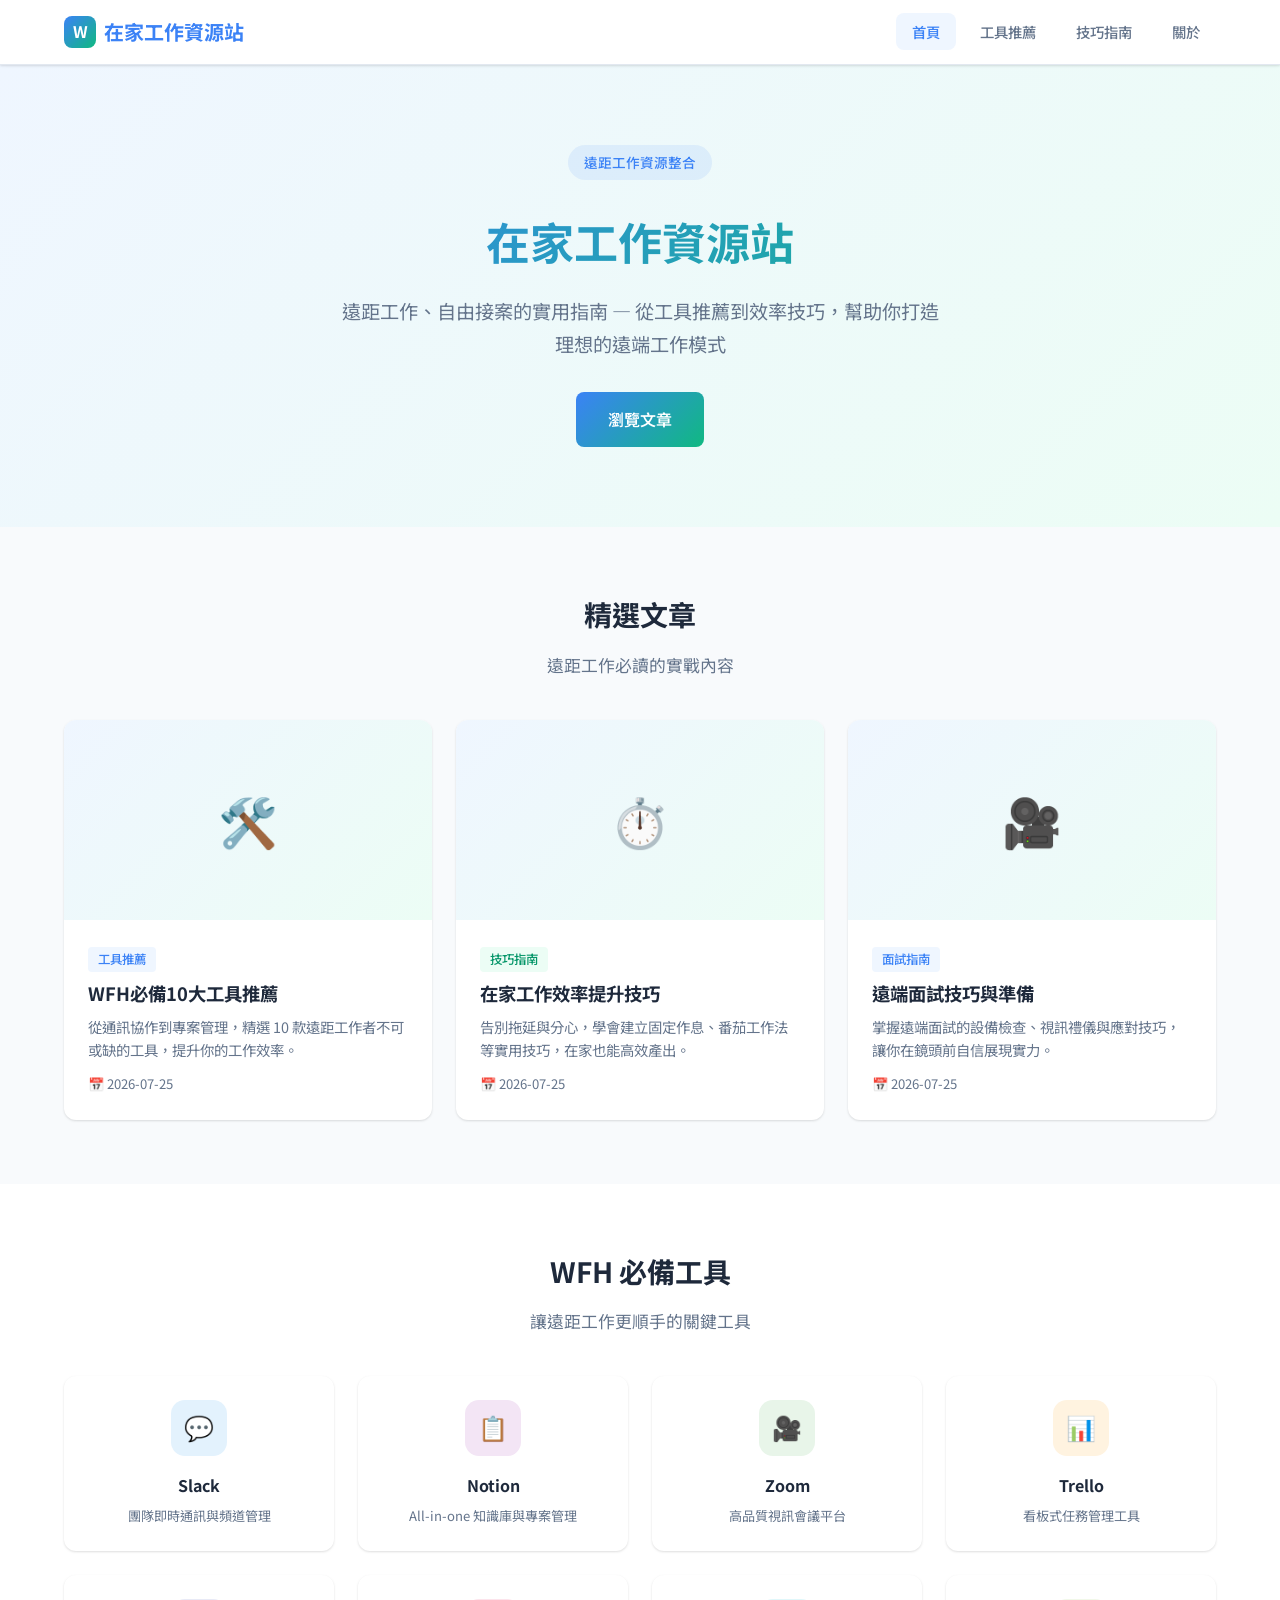
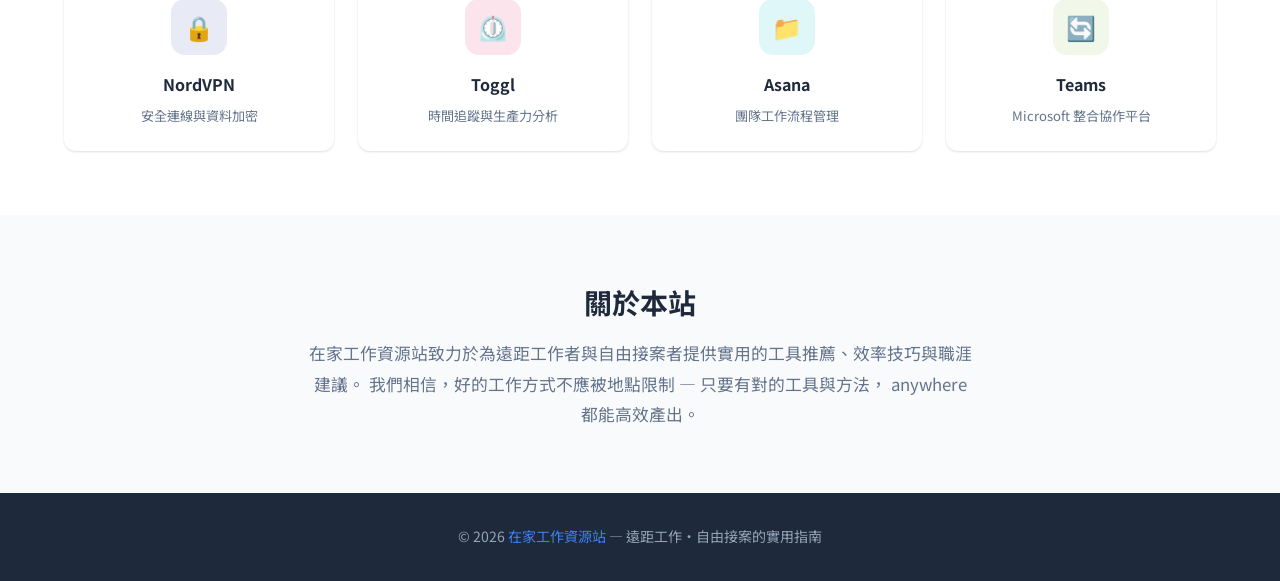
==== index.html @ 8d9d1d1c "Initial commit: WFH remote work resource site" ====
<!DOCTYPE html>
<html lang="zh-Hant">
<head>
  <meta charset="UTF-8">
  <meta name="viewport" content="width=device-width, initial-scale=1.0">
  <title>在家工作資源站 - 遠距工作、自由接案的實用指南</title>
  <meta name="description" content="提供在家工作（WFH）必備工具、效率技巧、遠端面試指南等實用資源，幫助你適應遠距工作模式。">
  <link rel="canonical" href="https://wfh.cubedhub.com/">
  <link rel="stylesheet" href="css/style.css">
</head>
<body>

  <!-- Navbar -->
  <nav class="navbar">
    <div class="container">
      <a href="index.html" class="logo">
        <span class="logo-icon">W</span>
        在家工作資源站
      </a>
      <button class="nav-toggle" aria-label="選單">☰</button>
      <ul class="nav-links">
        <li><a href="index.html">首頁</a></li>
        <li><a href="articles/wfh-tools.html">工具推薦</a></li>
        <li><a href="articles/productivity.html">技巧指南</a></li>
        <li><a href="#about">關於</a></li>
      </ul>
    </div>
  </nav>

  <!-- Hero -->
  <section class="hero">
    <div class="container">
      <span class="hero-badge">遠距工作資源整合</span>
      <h1>在家工作資源站</h1>
      <p>遠距工作、自由接案的實用指南 — 從工具推薦到效率技巧，幫助你打造理想的遠端工作模式</p>
      <a href="#articles" class="btn-primary" style="display:inline-block;background:linear-gradient(135deg,var(--blue),var(--green));color:#fff;padding:14px 32px;border-radius:8px;font-weight:600;font-size:1rem;">瀏覽文章</a>
    </div>
  </section>

  <!-- Featured Articles -->
  <section class="section" id="articles">
    <div class="container">
      <h2 class="section-title">精選文章</h2>
      <p class="section-subtitle">遠距工作必讀的實戰內容</p>
      <div class="card-grid">
        <article class="card">
          <div class="card-img">🛠️</div>
          <div class="card-body">
            <span class="card-tag">工具推薦</span>
            <h3 class="card-title"><a href="articles/wfh-tools.html">WFH必備10大工具推薦</a></h3>
            <p class="card-text">從通訊協作到專案管理，精選 10 款遠距工作者不可或缺的工具，提升你的工作效率。</p>
            <div class="card-meta">📅 2026-07-25</div>
          </div>
        </article>
        <article class="card">
          <div class="card-img">⏱️</div>
          <div class="card-body">
            <span class="card-tag green">技巧指南</span>
            <h3 class="card-title"><a href="articles/productivity.html">在家工作效率提升技巧</a></h3>
            <p class="card-text">告別拖延與分心，學會建立固定作息、番茄工作法等實用技巧，在家也能高效產出。</p>
            <div class="card-meta">📅 2026-07-25</div>
          </div>
        </article>
        <article class="card">
          <div class="card-img">🎥</div>
          <div class="card-body">
            <span class="card-tag">面試指南</span>
            <h3 class="card-title"><a href="articles/interview-tips.html">遠端面試技巧與準備</a></h3>
            <p class="card-text">掌握遠端面試的設備檢查、視訊禮儀與應對技巧，讓你在鏡頭前自信展現實力。</p>
            <div class="card-meta">📅 2026-07-25</div>
          </div>
        </article>
      </div>
    </div>
  </section>

  <!-- Tools Section -->
  <section class="section" style="background:var(--white);">
    <div class="container">
      <h2 class="section-title">WFH 必備工具</h2>
      <p class="section-subtitle">讓遠距工作更順手的關鍵工具</p>
      <div class="tools-grid">
        <div class="tool-card">
          <div class="tool-icon" style="background:#e3f2fd;color:#1976d2;">💬</div>
          <h4>Slack</h4>
          <p>團隊即時通訊與頻道管理</p>
        </div>
        <div class="tool-card">
          <div class="tool-icon" style="background:#f3e5f5;color:#7b1fa2;">📋</div>
          <h4>Notion</h4>
          <p>All-in-one 知識庫與專案管理</p>
        </div>
        <div class="tool-card">
          <div class="tool-icon" style="background:#e8f5e9;color:#388e3c;">🎥</div>
          <h4>Zoom</h4>
          <p>高品質視訊會議平台</p>
        </div>
        <div class="tool-card">
          <div class="tool-icon" style="background:#fff3e0;color:#f57c00;">📊</div>
          <h4>Trello</h4>
          <p>看板式任務管理工具</p>
        </div>
        <div class="tool-card">
          <div class="tool-icon" style="background:#e8eaf6;color:#283593;">🔒</div>
          <h4>NordVPN</h4>
          <p>安全連線與資料加密</p>
        </div>
        <div class="tool-card">
          <div class="tool-icon" style="background:#fce4ec;color:#c62828;">⏲️</div>
          <h4>Toggl</h4>
          <p>時間追蹤與生產力分析</p>
        </div>
        <div class="tool-card">
          <div class="tool-icon" style="background:#e0f7fa;color:#00838f;">📁</div>
          <h4>Asana</h4>
          <p>團隊工作流程管理</p>
        </div>
        <div class="tool-card">
          <div class="tool-icon" style="background:#f1f8e9;color:#558b2f;">🔄</div>
          <h4>Teams</h4>
          <p>Microsoft 整合協作平台</p>
        </div>
      </div>
    </div>
  </section>

  <!-- About -->
  <section class="section" id="about">
    <div class="container" style="max-width:720px;text-align:center;">
      <h2 class="section-title">關於本站</h2>
      <p style="color:var(--text-light);font-size:1.05rem;line-height:1.8;">
        在家工作資源站致力於為遠距工作者與自由接案者提供實用的工具推薦、效率技巧與職涯建議。
        我們相信，好的工作方式不應被地點限制 — 只要有對的工具與方法， anywhere 都能高效產出。
      </p>
    </div>
  </section>

  <!-- Footer -->
  <footer class="footer">
    <div class="container">
      <p>&copy; 2026 <a href="https://wfh.cubedhub.com/">在家工作資源站</a> — 遠距工作・自由接案的實用指南</p>
    </div>
  </footer>

  <!-- Back to Top -->
  <button class="back-to-top" aria-label="回到頂端">↑</button>

  <script src="js/main.js"></script>
</body>
</html>
---- css/style.css ----
@import url('https://fonts.googleapis.com/css2?family=Noto+Sans+TC:wght@300;400;500;700;900&display=swap');

:root {
  --blue: #3b82f6;
  --blue-dark: #2563eb;
  --blue-light: #eff6ff;
  --green: #10b981;
  --green-dark: #059669;
  --green-light: #ecfdf5;
  --text: #1e293b;
  --text-light: #64748b;
  --bg: #f8fafc;
  --white: #ffffff;
  --border: #e2e8f0;
  --shadow: 0 1px 3px rgba(0,0,0,.08), 0 1px 2px rgba(0,0,0,.06);
  --shadow-md: 0 4px 6px rgba(0,0,0,.07), 0 2px 4px rgba(0,0,0,.06);
  --radius: 12px;
}

*, *::before, *::after { box-sizing: border-box; margin: 0; padding: 0; }

html { scroll-behavior: smooth; }

body {
  font-family: 'Noto Sans TC', sans-serif;
  color: var(--text);
  background: var(--bg);
  line-height: 1.7;
  -webkit-font-smoothing: antialiased;
}

a { color: var(--blue); text-decoration: none; transition: color .2s; }
a:hover { color: var(--blue-dark); }

img { max-width: 100%; height: auto; }
ul { list-style: none; }

.container { max-width: 1200px; margin: 0 auto; padding: 0 24px; }

/* Navigation */
.navbar {
  background: var(--white);
  border-bottom: 1px solid var(--border);
  position: sticky;
  top: 0;
  z-index: 100;
  box-shadow: var(--shadow);
}

.navbar .container {
  display: flex;
  align-items: center;
  justify-content: space-between;
  height: 64px;
}

.navbar .logo {
  font-size: 1.25rem;
  font-weight: 700;
  display: flex;
  align-items: center;
  gap: 8px;
}

.navbar .logo .logo-icon {
  width: 32px;
  height: 32px;
  background: linear-gradient(135deg, var(--blue), var(--green));
  border-radius: 8px;
  display: flex;
  align-items: center;
  justify-content: center;
  color: #fff;
  font-size: 1rem;
}

.nav-links { display: flex; align-items: center; gap: 8px; }

.nav-links li a {
  padding: 8px 16px;
  border-radius: 8px;
  font-size: .9rem;
  font-weight: 500;
  color: var(--text-light);
  transition: all .2s;
}

.nav-links li a:hover,
.nav-links li a.active {
  color: var(--blue);
  background: var(--blue-light);
}

/* Mobile nav toggle */
.nav-toggle {
  display: none;
  background: none;
  border: none;
  font-size: 1.5rem;
  cursor: pointer;
  color: var(--text);
  padding: 8px;
}

@media (max-width: 768px) {
  .nav-toggle { display: block; }
  .nav-links {
    display: none;
    position: absolute;
    top: 64px;
    left: 0;
    right: 0;
    background: var(--white);
    border-bottom: 1px solid var(--border);
    flex-direction: column;
    padding: 16px;
    gap: 4px;
    box-shadow: var(--shadow-md);
  }
  .nav-links.open { display: flex; }
  .nav-links li a { display: block; padding: 12px 16px; }
}

/* Hero */
.hero {
  background: linear-gradient(135deg, var(--blue-light) 0%, var(--green-light) 100%);
  padding: 80px 0;
  text-align: center;
}

.hero h1 {
  font-size: 2.75rem;
  font-weight: 700;
  margin-bottom: 16px;
  background: linear-gradient(135deg, var(--blue), var(--green));
  -webkit-background-clip: text;
  -webkit-text-fill-color: transparent;
  background-clip: text;
}

.hero p {
  font-size: 1.2rem;
  color: var(--text-light);
  max-width: 600px;
  margin: 0 auto 32px;
}

.hero-badge {
  display: inline-block;
  background: rgba(59,130,246,.1);
  color: var(--blue);
  padding: 6px 16px;
  border-radius: 20px;
  font-size: .85rem;
  font-weight: 500;
  margin-bottom: 24px;
}

/* Section */
.section { padding: 64px 0; }

.section-title {
  font-size: 1.75rem;
  font-weight: 700;
  text-align: center;
  margin-bottom: 12px;
}

.section-subtitle {
  text-align: center;
  color: var(--text-light);
  margin-bottom: 40px;
  font-size: 1.05rem;
}

/* Cards */
.card {
  background: var(--white);
  border-radius: var(--radius);
  box-shadow: var(--shadow);
  overflow: hidden;
  transition: transform .2s, box-shadow .2s;
}

.card:hover {
  transform: translateY(-4px);
  box-shadow: var(--shadow-md);
}

.card-img {
  width: 100%;
  height: 200px;
  object-fit: cover;
  background: linear-gradient(135deg, var(--blue-light), var(--green-light));
  display: flex;
  align-items: center;
  justify-content: center;
  font-size: 3rem;
  color: var(--blue);
}

.card-body { padding: 24px; }

.card-tag {
  display: inline-block;
  padding: 2px 10px;
  border-radius: 4px;
  font-size: .78rem;
  font-weight: 500;
  margin-bottom: 8px;
  background: var(--blue-light);
  color: var(--blue);
}

.card-tag.green { background: var(--green-light); color: var(--green-dark); }

.card-title {
  font-size: 1.15rem;
  font-weight: 700;
  margin-bottom: 8px;
  line-height: 1.5;
}

.card-title a { color: var(--text); }
.card-title a:hover { color: var(--blue); }

.card-text {
  font-size: .9rem;
  color: var(--text-light);
  line-height: 1.6;
}

.card-meta {
  font-size: .82rem;
  color: var(--text-light);
  margin-top: 12px;
  display: flex;
  align-items: center;
  gap: 16px;
}

/* Card grid */
.card-grid {
  display: grid;
  grid-template-columns: repeat(3, 1fr);
  gap: 24px;
}

@media (max-width: 900px) {
  .card-grid { grid-template-columns: repeat(2, 1fr); }
}

@media (max-width: 600px) {
  .card-grid { grid-template-columns: 1fr; }
  .hero h1 { font-size: 2rem; }
  .hero { padding: 48px 0; }
}

/* Tools grid */
.tools-grid {
  display: grid;
  grid-template-columns: repeat(4, 1fr);
  gap: 24px;
}

@media (max-width: 900px) {
  .tools-grid { grid-template-columns: repeat(2, 1fr); }
}

@media (max-width: 600px) {
  .tools-grid { grid-template-columns: 1fr; }
}

.tool-card {
  background: var(--white);
  border-radius: var(--radius);
  box-shadow: var(--shadow);
  padding: 24px;
  text-align: center;
  transition: transform .2s, box-shadow .2s;
}

.tool-card:hover {
  transform: translateY(-4px);
  box-shadow: var(--shadow-md);
}

.tool-icon {
  width: 56px;
  height: 56px;
  border-radius: 14px;
  display: flex;
  align-items: center;
  justify-content: center;
  font-size: 1.5rem;
  margin: 0 auto 16px;
}

.tool-card h4 { font-size: 1rem; margin-bottom: 6px; }
.tool-card p { font-size: .82rem; color: var(--text-light); }

/* Article Layout */
.article-layout {
  display: grid;
  grid-template-columns: 220px 1fr 300px;
  gap: 32px;
  padding: 40px 0;
}

@media (max-width: 1100px) {
  .article-layout { grid-template-columns: 1fr; }
}

/* TOC Sidebar */
.toc-sidebar {
  position: sticky;
  top: 88px;
  max-height: calc(100vh - 112px);
  overflow-y: auto;
}

.toc-sidebar h4 {
  font-size: .85rem;
  text-transform: uppercase;
  letter-spacing: .05em;
  color: var(--text-light);
  margin-bottom: 12px;
}

.toc-sidebar nav a {
  display: block;
  padding: 6px 12px;
  border-radius: 6px;
  font-size: .85rem;
  color: var(--text-light);
  border-left: 3px solid transparent;
  margin-bottom: 2px;
  transition: all .2s;
}

.toc-sidebar nav a:hover,
.toc-sidebar nav a.active {
  color: var(--blue);
  border-left-color: var(--blue);
  background: var(--blue-light);
}

.toc-sidebar nav a.h2 { padding-left: 12px; }
.toc-sidebar nav a.h3 { padding-left: 28px; font-size: .8rem; }

@media (max-width: 1100px) {
  .toc-sidebar {
    display: none;
  }
}

/* Article content */
.article-content {
  min-width: 0;
}

.article-header {
  margin-bottom: 32px;
}

.article-header h1 {
  font-size: 2rem;
  font-weight: 700;
  line-height: 1.4;
  margin-bottom: 12px;
}

.article-meta {
  display: flex;
  align-items: center;
  gap: 16px;
  color: var(--text-light);
  font-size: .88rem;
  flex-wrap: wrap;
}

.article-body h2 {
  font-size: 1.4rem;
  font-weight: 700;
  margin: 40px 0 16px;
  padding-bottom: 8px;
  border-bottom: 2px solid var(--border);
}

.article-body h3 {
  font-size: 1.15rem;
  font-weight: 600;
  margin: 28px 0 12px;
}

.article-body p {
  margin-bottom: 16px;
  color: var(--text);
  line-height: 1.8;
}

.article-body ul,
.article-body ol {
  margin: 0 0 20px 24px;
}

.article-body li {
  margin-bottom: 8px;
  line-height: 1.7;
}

.article-body ul li { list-style: disc; }
.article-body ol li { list-style: decimal; }

.article-body strong {
  font-weight: 600;
}

.article-body .tip-box {
  background: var(--blue-light);
  border-left: 4px solid var(--blue);
  padding: 16px 20px;
  border-radius: 0 8px 8px 0;
  margin: 24px 0;
}

.article-body .tip-box.green {
  background: var(--green-light);
  border-left-color: var(--green);
}

.article-body .tip-box p { margin-bottom: 0; }

/* Ad placeholder */
.ad-placeholder {
  background: var(--white);
  border: 2px dashed var(--border);
  border-radius: var(--radius);
  padding: 40px;
  text-align: center;
  color: var(--text-light);
  font-size: .85rem;
  margin: 32px 0;
}

/* Right sidebar / Article sidebar */
.article-sidebar {
  position: sticky;
  top: 88px;
}

.article-sidebar .ad-placeholder {
  margin: 0 0 24px;
}

@media (max-width: 1100px) {
  .article-sidebar { display: none; }
}

/* Related articles */
.related-section {
  background: var(--white);
  border-top: 1px solid var(--border);
  padding: 48px 0;
}

.related-section h2 {
  font-size: 1.4rem;
  font-weight: 700;
  margin-bottom: 24px;
  text-align: center;
}

.related-grid {
  display: grid;
  grid-template-columns: repeat(3, 1fr);
  gap: 24px;
}

@media (max-width: 768px) {
  .related-grid { grid-template-columns: 1fr; }
}

/* Footer */
.footer {
  background: var(--text);
  color: #94a3b8;
  padding: 32px 0;
  text-align: center;
  font-size: .88rem;
}

.footer a { color: var(--blue); }
.footer a:hover { color: var(--blue-light); }

/* Back to top */
.back-to-top {
  position: fixed;
  bottom: 24px;
  right: 24px;
  width: 44px;
  height: 44px;
  background: var(--blue);
  color: #fff;
  border: none;
  border-radius: 50%;
  cursor: pointer;
  display: flex;
  align-items: center;
  justify-content: center;
  font-size: 1.2rem;
  box-shadow: var(--shadow-md);
  opacity: 0;
  visibility: hidden;
  transition: all .3s;
  z-index: 99;
}

.back-to-top.show {
  opacity: 1;
  visibility: visible;
}

.back-to-top:hover {
  background: var(--blue-dark);
  transform: translateY(-2px);
}
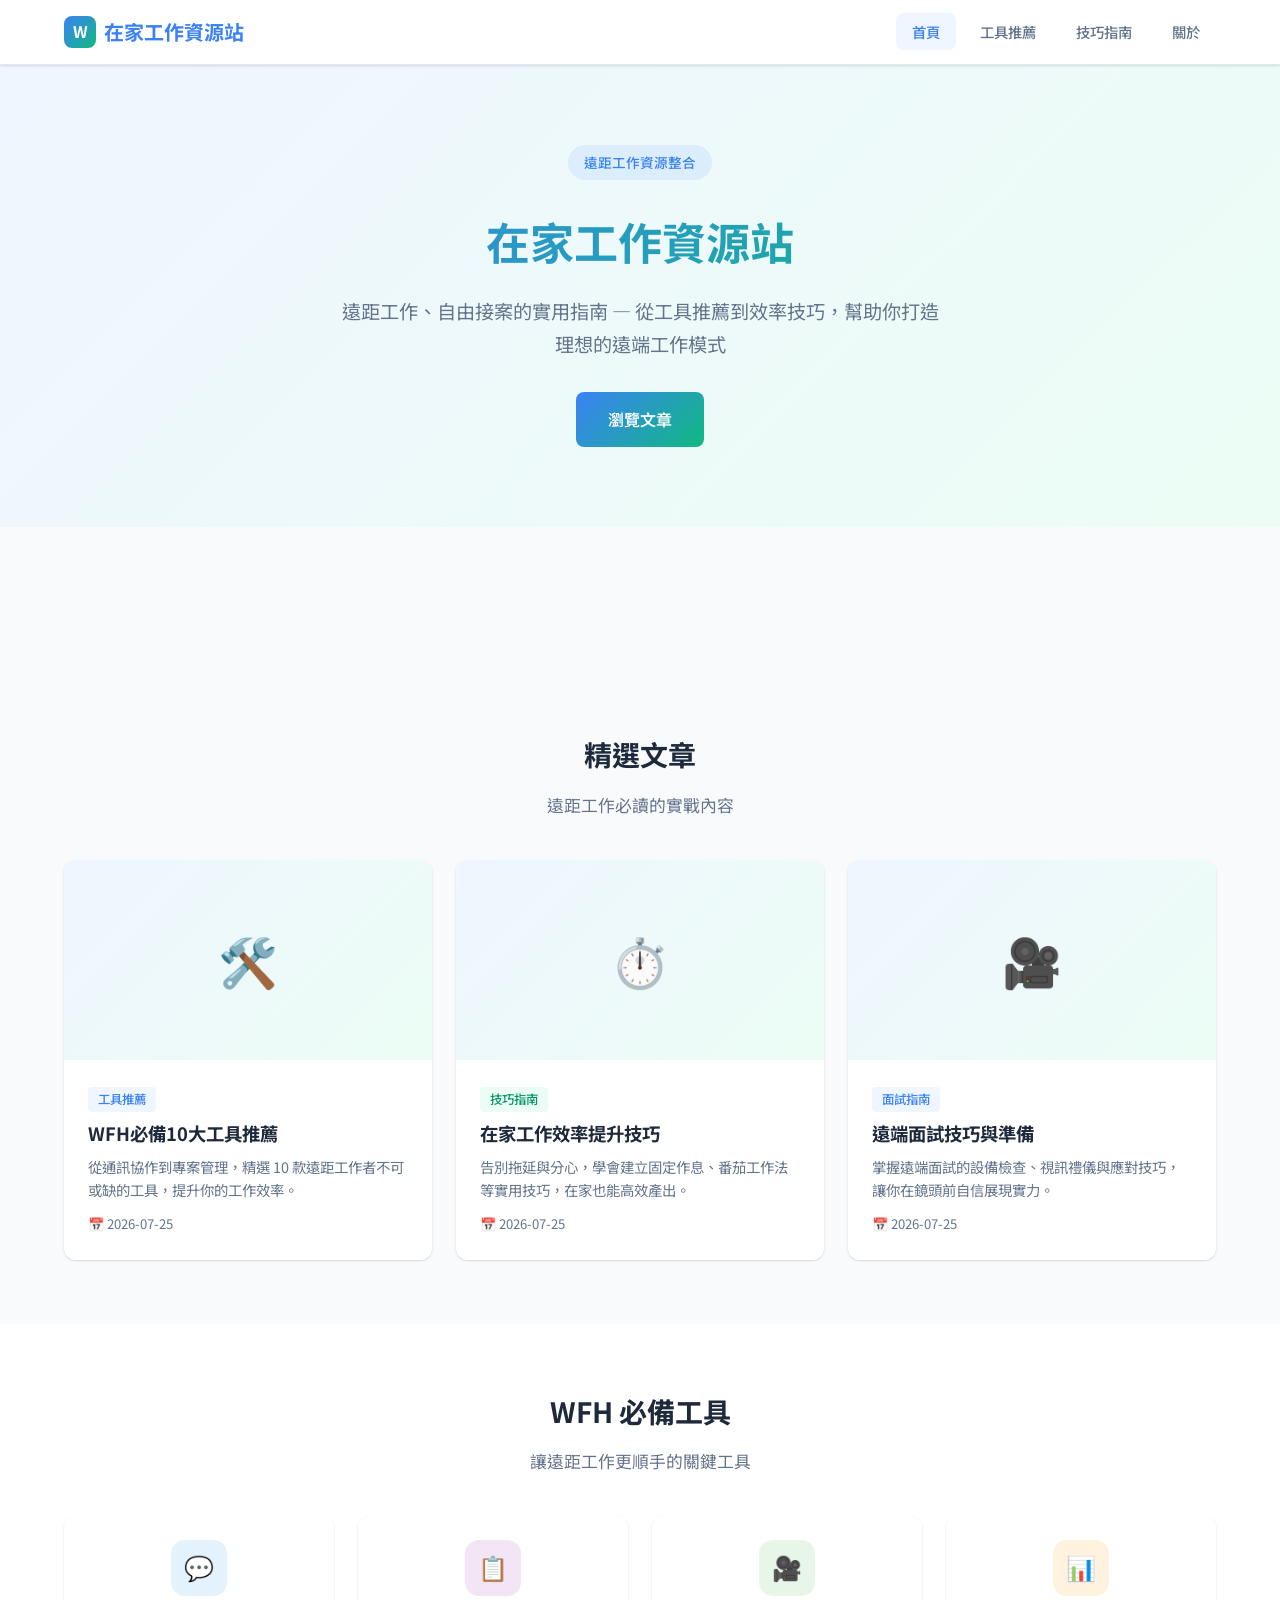
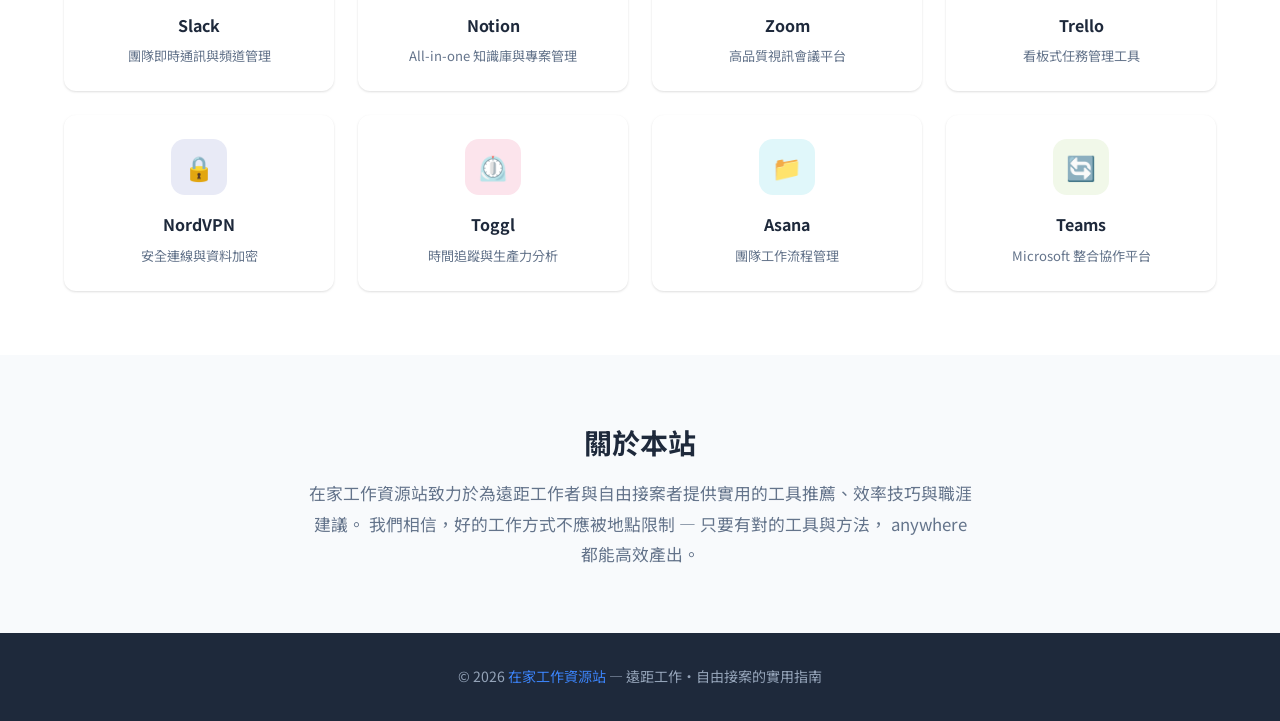
==== commit bb86f65d: "feat(ads): add AdSense meta + script + ad slots to wfh pages (P0)" ====
--- a/index.html
+++ b/index.html
@@ -3,10 +3,12 @@
 <head>
   <meta charset="UTF-8">
   <meta name="viewport" content="width=device-width, initial-scale=1.0">
+  <meta name="google-adsense-account" content="ca-pub-4900630860092971">
   <title>在家工作資源站 - 遠距工作、自由接案的實用指南</title>
   <meta name="description" content="提供在家工作（WFH）必備工具、效率技巧、遠端面試指南等實用資源，幫助你適應遠距工作模式。">
   <link rel="canonical" href="https://wfh.cubedhub.com/">
   <link rel="stylesheet" href="css/style.css">
+    <script async src="https://pagead2.googlesyndication.com/pagead/js/adsbygoogle.js?client=ca-pub-4900630860092971" crossorigin="anonymous"></script>
 </head>
 <body>
 
@@ -36,6 +38,11 @@
       <a href="#articles" class="btn-primary" style="display:inline-block;background:linear-gradient(135deg,var(--blue),var(--green));color:#fff;padding:14px 32px;border-radius:8px;font-weight:600;font-size:1rem;">瀏覽文章</a>
     </div>
   </section>
+  <div class="ad-slot" style="min-height:100px;text-align:center;margin:20px 0;">
+    <ins class="adsbygoogle" style="display:block;min-height:100px;" data-ad-client="ca-pub-4900630860092971" data-ad-slot="6428216085" data-ad-format="auto" data-full-width-responsive="true"></ins>
+    <script>(adsbygoogle = window.adsbygoogle || []).push({});</script>
+  </div>
+
 
   <!-- Featured Articles -->
   <section class="section" id="articles">
